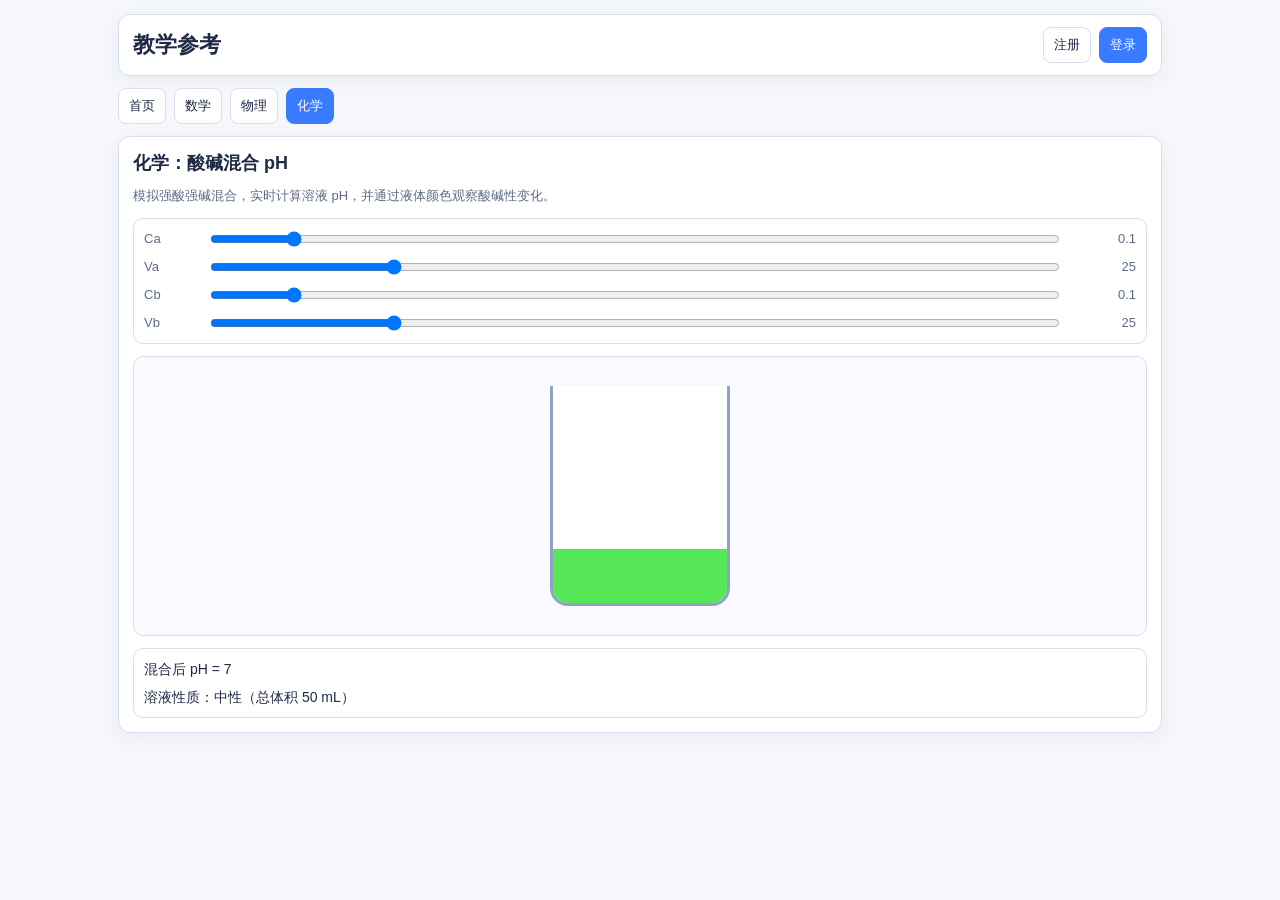
==== chemistry.html @ 4dbb12a7 "prototapy" ====
<!doctype html>
<html lang="zh-CN">
<head>
  <meta charset="UTF-8" />
  <meta name="viewport" content="width=device-width, initial-scale=1.0" />
  <title>教学参考 - 化学</title>
  <link rel="stylesheet" href="./common.css" />
  <style>
    :root {
      --bg: #f5f7fb;
      --panel: #ffffff;
      --line: #d7ddea;
      --ink: #1f2a44;
      --muted: #5f6b85;
      --primary: #3a7afe;
      --danger: #d64545;
    }
    * {
      box-sizing: border-box;
      font-family: "SF Pro Text","PingFang SC","Helvetica Neue",Arial,sans-serif;
    }
    body {
      margin: 0;
      background: var(--bg);
      color: var(--ink);
      min-height: 100vh;
    }
    .site {
      max-width: 1080px;
      margin: 0 auto;
      padding: 14px 18px 18px;
    }
    .topbar {
      background: #fff;
      border: 1px solid var(--line);
      border-radius: 12px;
      padding: 12px 14px;
      display: flex;
      justify-content: space-between;
      align-items: center;
      gap: 12px;
      margin-bottom: 12px;
      box-shadow: 0 4px 18px rgba(28, 43, 79, 0.06);
    }
    .title {
      margin: 0;
      font-size: 22px;
      font-weight: 700;
    }
    .auth {
      display: flex;
      align-items: center;
      gap: 8px;
    }
    .user-badge {
      font-size: 13px;
      color: var(--muted);
      padding: 4px 10px;
      border: 1px solid var(--line);
      border-radius: 999px;
      background: #f8faff;
      display: none;
    }
    button, .subject-tab {
      border: 1px solid var(--line);
      background: #fff;
      border-radius: 8px;
      padding: 8px 10px;
      font-size: 13px;
      cursor: pointer;
      color: var(--ink);
      text-decoration: none;
      display: inline-block;
    }
    button.primary, .subject-tab.active {
      border-color: var(--primary);
      color: #fff;
      background: var(--primary);
    }
    button.danger {
      border-color: var(--danger);
      color: var(--danger);
      background: #fff;
    }
    .subject-tabs {
      display: flex;
      gap: 8px;
      margin-bottom: 12px;
    }
    .module {
      background: var(--panel);
      border: 1px solid var(--line);
      border-radius: 12px;
      box-shadow: 0 4px 18px rgba(28, 43, 79, 0.06);
      padding: 14px;
      display: flex;
      flex-direction: column;
      gap: 12px;
      min-height: 520px;
    }
    .module h2 {
      margin: 0;
      font-size: 18px;
    }
    .desc {
      color: var(--muted);
      font-size: 13px;
      margin: 0;
      line-height: 1.45;
    }
    .module-block {
      border: 1px solid var(--line);
      border-radius: 10px;
      padding: 10px;
      display: flex;
      flex-direction: column;
      gap: 8px;
      background: #fff;
    }
    .pc-row {
      display: grid;
      grid-template-columns: 56px 1fr 66px;
      align-items: center;
      gap: 8px;
      font-size: 13px;
      color: var(--muted);
    }
    .value {
      text-align: right;
      font-variant-numeric: tabular-nums;
      color: var(--muted);
    }
    .result-line {
      font-size: 14px;
      color: var(--ink);
      font-variant-numeric: tabular-nums;
      line-height: 1.45;
    }
    .beaker-wrap {
      border: 1px solid var(--line);
      border-radius: 10px;
      background: #f8faff;
      padding: 14px;
      display: flex;
      justify-content: center;
      align-items: center;
      min-height: 280px;
    }
    .beaker {
      width: 180px;
      height: 220px;
      border: 3px solid #8ea1c7;
      border-top: 0;
      border-bottom-left-radius: 18px;
      border-bottom-right-radius: 18px;
      position: relative;
      overflow: hidden;
      background: #fff;
    }
    .liquid {
      position: absolute;
      left: 0;
      bottom: 0;
      width: 100%;
      height: 50%;
      background: #9cbcf8;
      transition: .2s;
    }
    .modal-wrap {
      position: fixed;
      inset: 0;
      display: none;
      align-items: center;
      justify-content: center;
      background: rgba(20, 30, 54, 0.34);
      z-index: 20;
    }
    .modal-wrap.show {
      display: flex;
    }
    .modal {
      width: min(420px, calc(100vw - 24px));
      background: #fff;
      border: 1px solid var(--line);
      border-radius: 12px;
      box-shadow: 0 10px 28px rgba(28, 43, 79, 0.2);
      padding: 14px;
      display: flex;
      flex-direction: column;
      gap: 10px;
    }
    .modal-head {
      display: flex;
      justify-content: space-between;
      align-items: center;
      font-size: 16px;
      font-weight: 600;
    }
    .field {
      display: flex;
      flex-direction: column;
      gap: 6px;
      font-size: 13px;
      color: var(--muted);
    }
    .field input {
      border: 1px solid var(--line);
      border-radius: 8px;
      padding: 9px 10px;
      font-size: 14px;
      outline: none;
    }
    .msg {
      min-height: 18px;
      font-size: 12px;
      color: var(--danger);
    }
    .modal-foot {
      display: flex;
      justify-content: flex-end;
      gap: 8px;
    }
  </style>
</head>
<body>
  <div class="site">
    <header class="topbar">
      <h1 class="title">教学参考</h1>
      <div class="auth">
        <span class="user-badge" id="userBadge"></span>
        <button id="openRegister">注册</button>
        <button id="openLogin" class="primary">登录</button>
        <button id="logoutBtn" class="danger" style="display:none;">退出登录</button>
      </div>
    </header>

    <div class="subject-tabs">
      <a class="subject-tab" href="./index.html">首页</a>
      <a class="subject-tab" href="./math.html">数学</a>
      <a class="subject-tab" href="./physics.html">物理</a>
      <a class="subject-tab active" href="./chemistry.html">化学</a>
    </div>

    <section class="module">
      <h2>化学：酸碱混合 pH</h2>
      <p class="desc">模拟强酸强碱混合，实时计算溶液 pH，并通过液体颜色观察酸碱性变化。</p>
      <div class="module-block">
        <div class="pc-row">
          <span>Ca</span>
          <input id="chemCa" type="range" min="0.01" max="1.0" step="0.01" value="0.1" />
          <span class="value" id="chemCaVal">0.1</span>
        </div>
        <div class="pc-row">
          <span>Va</span>
          <input id="chemVa" type="range" min="5" max="100" step="1" value="25" />
          <span class="value" id="chemVaVal">25</span>
        </div>
        <div class="pc-row">
          <span>Cb</span>
          <input id="chemCb" type="range" min="0.01" max="1.0" step="0.01" value="0.1" />
          <span class="value" id="chemCbVal">0.1</span>
        </div>
        <div class="pc-row">
          <span>Vb</span>
          <input id="chemVb" type="range" min="5" max="100" step="1" value="25" />
          <span class="value" id="chemVbVal">25</span>
        </div>
      </div>
      <div class="beaker-wrap">
        <div class="beaker">
          <div class="liquid" id="chemLiquid"></div>
        </div>
      </div>
      <div class="module-block">
        <div class="result-line" id="chemPh"></div>
        <div class="result-line" id="chemNature"></div>
      </div>
    </section>
  </div>

  <div class="modal-wrap" id="authModal">
    <div class="modal">
      <div class="modal-head">
        <span id="modalTitle">会员登录</span>
        <button id="closeModal">关闭</button>
      </div>
      <div class="field">
        <span>用户名</span>
        <input id="authUsername" type="text" />
      </div>
      <div class="field">
        <span>密码</span>
        <input id="authPassword" type="password" />
      </div>
      <div class="msg" id="authMessage"></div>
      <div class="modal-foot">
        <button id="modalAction" class="primary">登录</button>
      </div>
    </div>
  </div>

  <script src="./auth.js"></script>
  <script>
    const chemCaEl = document.getElementById("chemCa");
    const chemVaEl = document.getElementById("chemVa");
    const chemCbEl = document.getElementById("chemCb");
    const chemVbEl = document.getElementById("chemVb");
    const chemCaValEl = document.getElementById("chemCaVal");
    const chemVaValEl = document.getElementById("chemVaVal");
    const chemCbValEl = document.getElementById("chemCbVal");
    const chemVbValEl = document.getElementById("chemVbVal");
    const chemLiquidEl = document.getElementById("chemLiquid");
    const chemPhEl = document.getElementById("chemPh");
    const chemNatureEl = document.getElementById("chemNature");
    const state = { ca: 0.1, va: 25, cb: 0.1, vb: 25 };

    function fmt(v) {
      const rounded = Math.abs(v) < 1e-8 ? 0 : v;
      return Number(rounded.toFixed(2)).toString();
    }

    function calcChemistry() {
      const molesH = state.ca * state.va / 1000;
      const molesOH = state.cb * state.vb / 1000;
      const totalV = (state.va + state.vb) / 1000;
      let ph = 7;
      if (molesH > molesOH) {
        const h = (molesH - molesOH) / totalV;
        ph = -Math.log10(h);
      } else if (molesOH > molesH) {
        const oh = (molesOH - molesH) / totalV;
        ph = 14 + Math.log10(oh);
      }
      ph = Math.max(0, Math.min(14, ph));
      const nature = ph < 7 ? "酸性" : (ph > 7 ? "碱性" : "中性");
      return { ph, nature, totalMl: state.va + state.vb };
    }

    function phToColor(ph) {
      const hue = Math.round((ph / 14) * 240);
      return `hsl(${hue}, 75%, 62%)`;
    }

    function renderChemistry() {
      chemCaValEl.textContent = fmt(state.ca);
      chemVaValEl.textContent = fmt(state.va);
      chemCbValEl.textContent = fmt(state.cb);
      chemVbValEl.textContent = fmt(state.vb);
      const result = calcChemistry();
      chemPhEl.textContent = `混合后 pH = ${fmt(result.ph)}`;
      chemNatureEl.textContent = `溶液性质：${result.nature}（总体积 ${fmt(result.totalMl)} mL）`;
      const heightPercent = Math.max(20, Math.min(94, (result.totalMl / 200) * 100));
      chemLiquidEl.style.height = `${heightPercent}%`;
      chemLiquidEl.style.background = phToColor(result.ph);
    }

    function bind() {
      chemCaEl.addEventListener("input", () => {
        state.ca = Number(chemCaEl.value);
        renderChemistry();
      });
      chemVaEl.addEventListener("input", () => {
        state.va = Number(chemVaEl.value);
        renderChemistry();
      });
      chemCbEl.addEventListener("input", () => {
        state.cb = Number(chemCbEl.value);
        renderChemistry();
      });
      chemVbEl.addEventListener("input", () => {
        state.vb = Number(chemVbEl.value);
        renderChemistry();
      });
    }

    initAuthUI();
    bind();
    renderChemistry();
  </script>
</body>
</html>
---- common.css ----
:root {
  --bg: #f5f7fb;
  --panel: #ffffff;
  --line: #d7ddea;
  --ink: #1f2a44;
  --muted: #5f6b85;
  --primary: #3a7afe;
  --danger: #d64545;
}
* {
  box-sizing: border-box;
  font-family: "SF Pro Text","PingFang SC","Helvetica Neue",Arial,sans-serif;
}
body {
  margin: 0;
  background: var(--bg);
  color: var(--ink);
  min-height: 100vh;
}
.site {
  max-width: 1280px;
  margin: 0 auto;
  padding: 14px 18px 18px;
}
.topbar {
  background: #fff;
  border: 1px solid var(--line);
  border-radius: 12px;
  padding: 12px 14px;
  display: flex;
  justify-content: space-between;
  align-items: center;
  gap: 12px;
  margin-bottom: 12px;
  box-shadow: 0 4px 18px rgba(28, 43, 79, 0.06);
}
.title {
  margin: 0;
  font-size: 22px;
  font-weight: 700;
}
.auth {
  display: flex;
  align-items: center;
  gap: 8px;
}
.user-badge {
  font-size: 13px;
  color: var(--muted);
  padding: 4px 10px;
  border: 1px solid var(--line);
  border-radius: 999px;
  background: #f8faff;
  display: none;
}
button, .subject-tab {
  border: 1px solid var(--line);
  background: #fff;
  border-radius: 8px;
  padding: 8px 10px;
  font-size: 13px;
  cursor: pointer;
  color: var(--ink);
  text-decoration: none;
  display: inline-block;
}
button.primary, .subject-tab.active {
  border-color: var(--primary);
  color: #fff;
  background: var(--primary);
}
button.danger {
  border-color: var(--danger);
  color: var(--danger);
  background: #fff;
}
.subject-tabs {
  display: flex;
  gap: 8px;
  margin-bottom: 12px;
}
.modal-wrap {
  position: fixed;
  inset: 0;
  display: none;
  align-items: center;
  justify-content: center;
  background: rgba(20, 30, 54, 0.34);
  z-index: 20;
}
.modal-wrap.show {
  display: flex;
}
.modal {
  width: min(420px, calc(100vw - 24px));
  background: #fff;
  border: 1px solid var(--line);
  border-radius: 12px;
  box-shadow: 0 10px 28px rgba(28, 43, 79, 0.2);
  padding: 14px;
  display: flex;
  flex-direction: column;
  gap: 10px;
}
.modal-head {
  display: flex;
  justify-content: space-between;
  align-items: center;
  font-size: 16px;
  font-weight: 600;
}
.field {
  display: flex;
  flex-direction: column;
  gap: 6px;
  font-size: 13px;
  color: var(--muted);
}
.field input {
  border: 1px solid var(--line);
  border-radius: 8px;
  padding: 9px 10px;
  font-size: 14px;
  outline: none;
}
.msg {
  min-height: 18px;
  font-size: 12px;
  color: var(--danger);
}
.modal-foot {
  display: flex;
  justify-content: flex-end;
  gap: 8px;
}
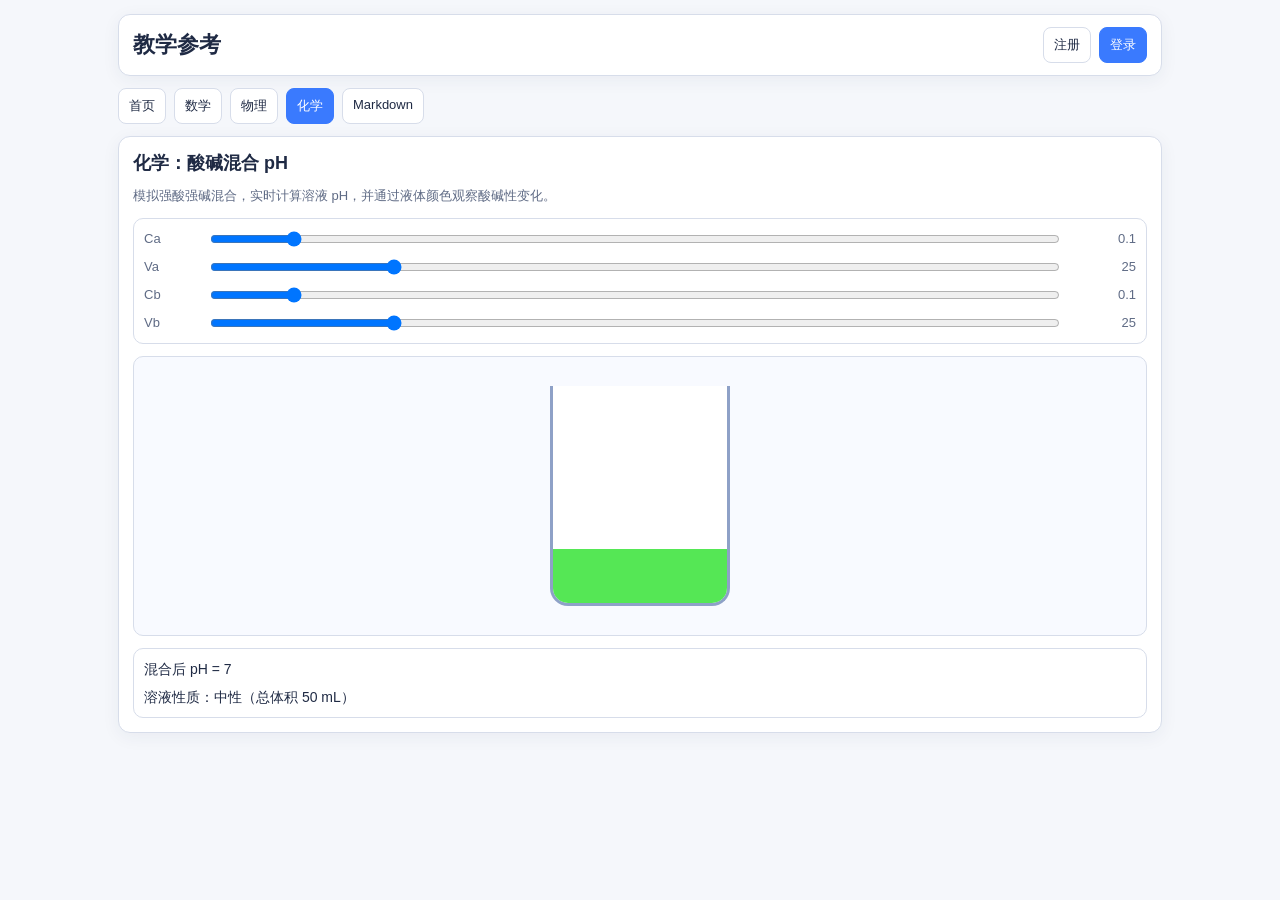
==== commit 8396a785: "add_markdown" ====
--- a/chemistry.html
+++ b/chemistry.html
@@ -239,6 +239,7 @@
       <a class="subject-tab" href="./math.html">数学</a>
       <a class="subject-tab" href="./physics.html">物理</a>
       <a class="subject-tab active" href="./chemistry.html">化学</a>
+      <a class="subject-tab" href="./markdown.html">Markdown</a>
     </div>
 
     <section class="module">
